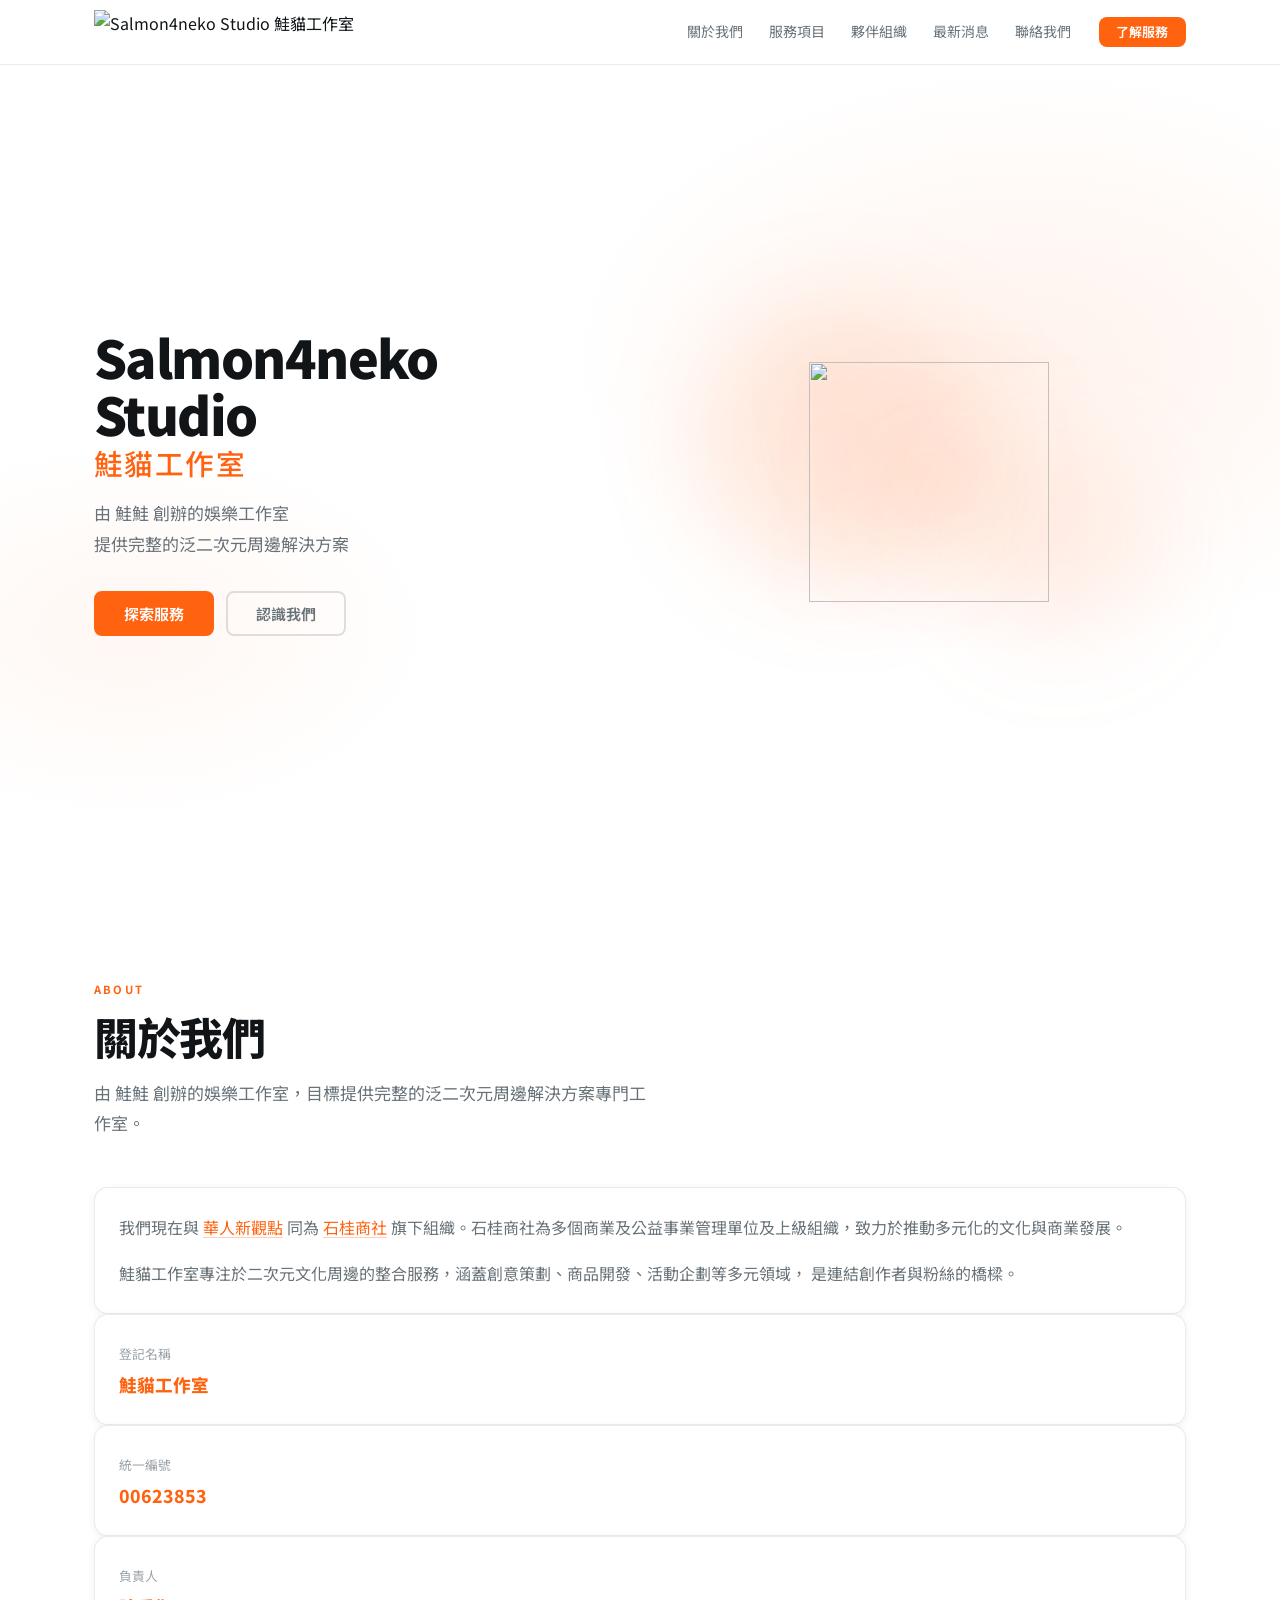
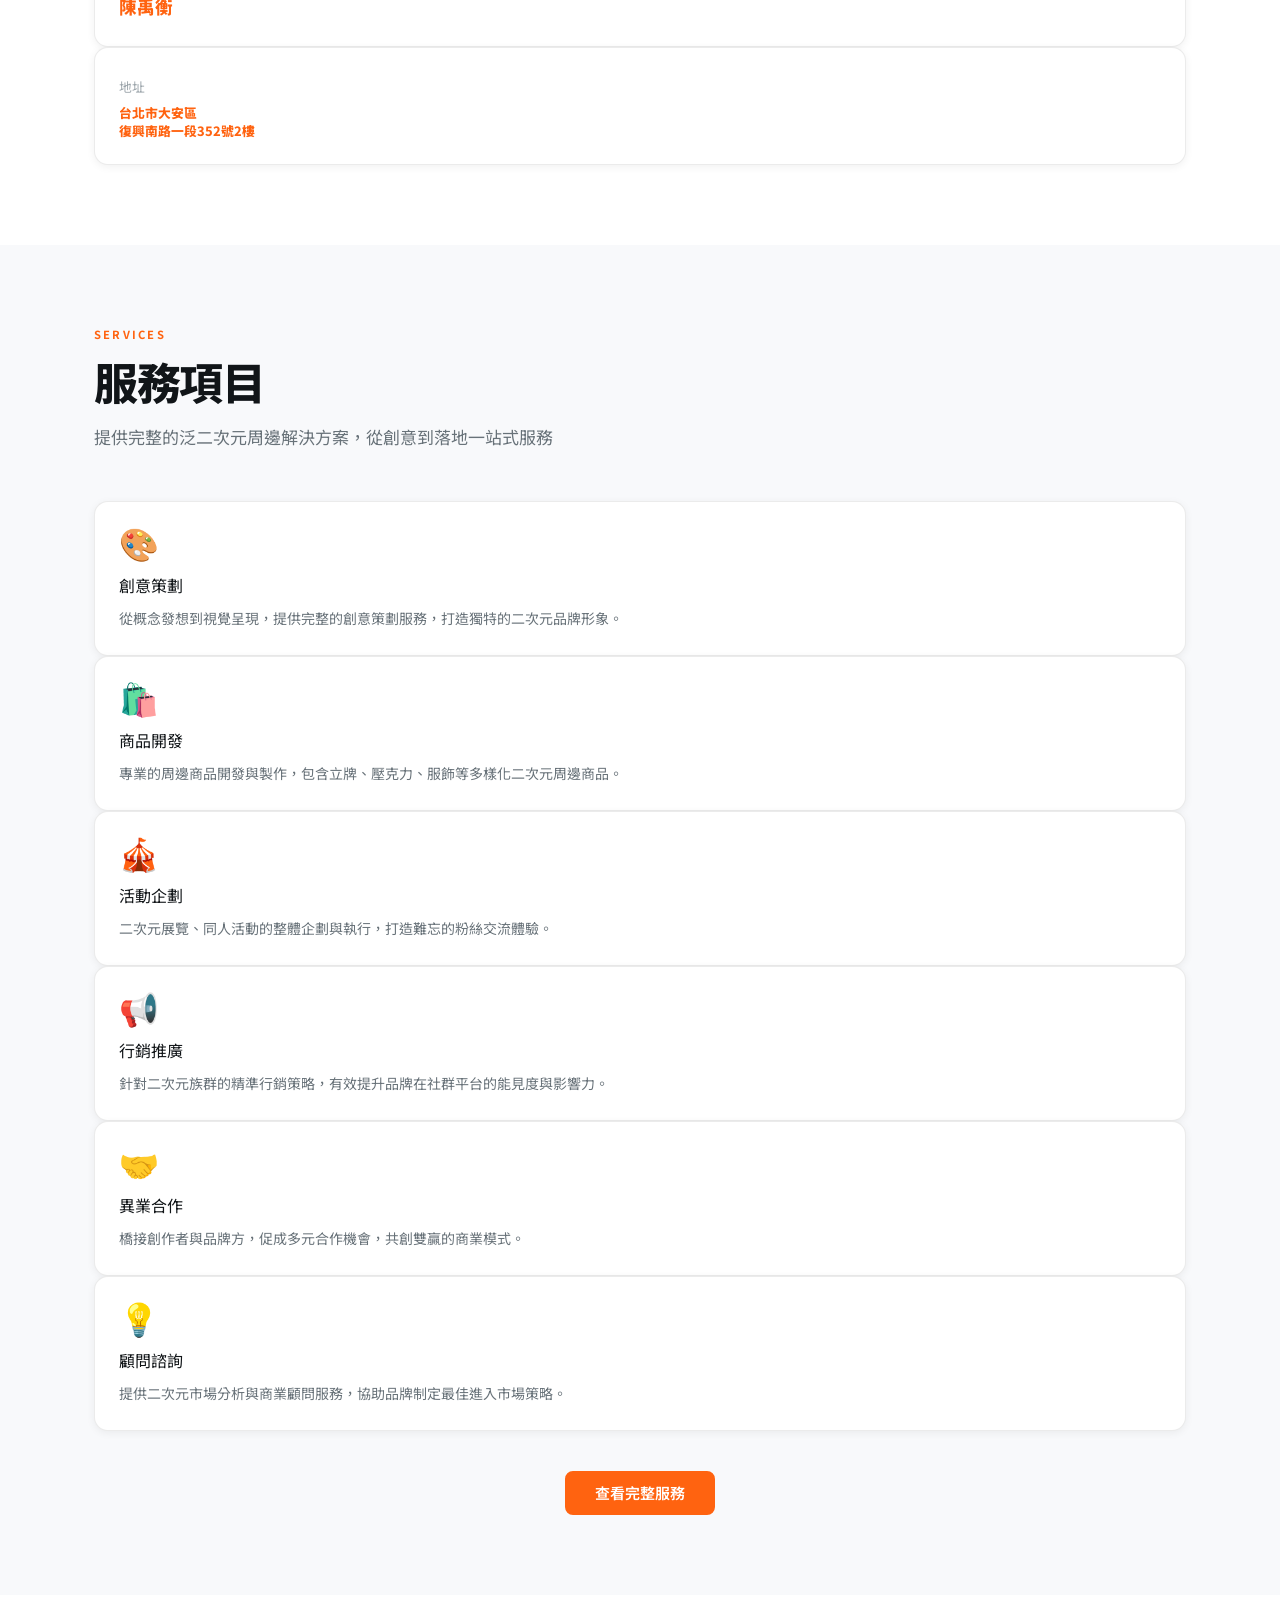
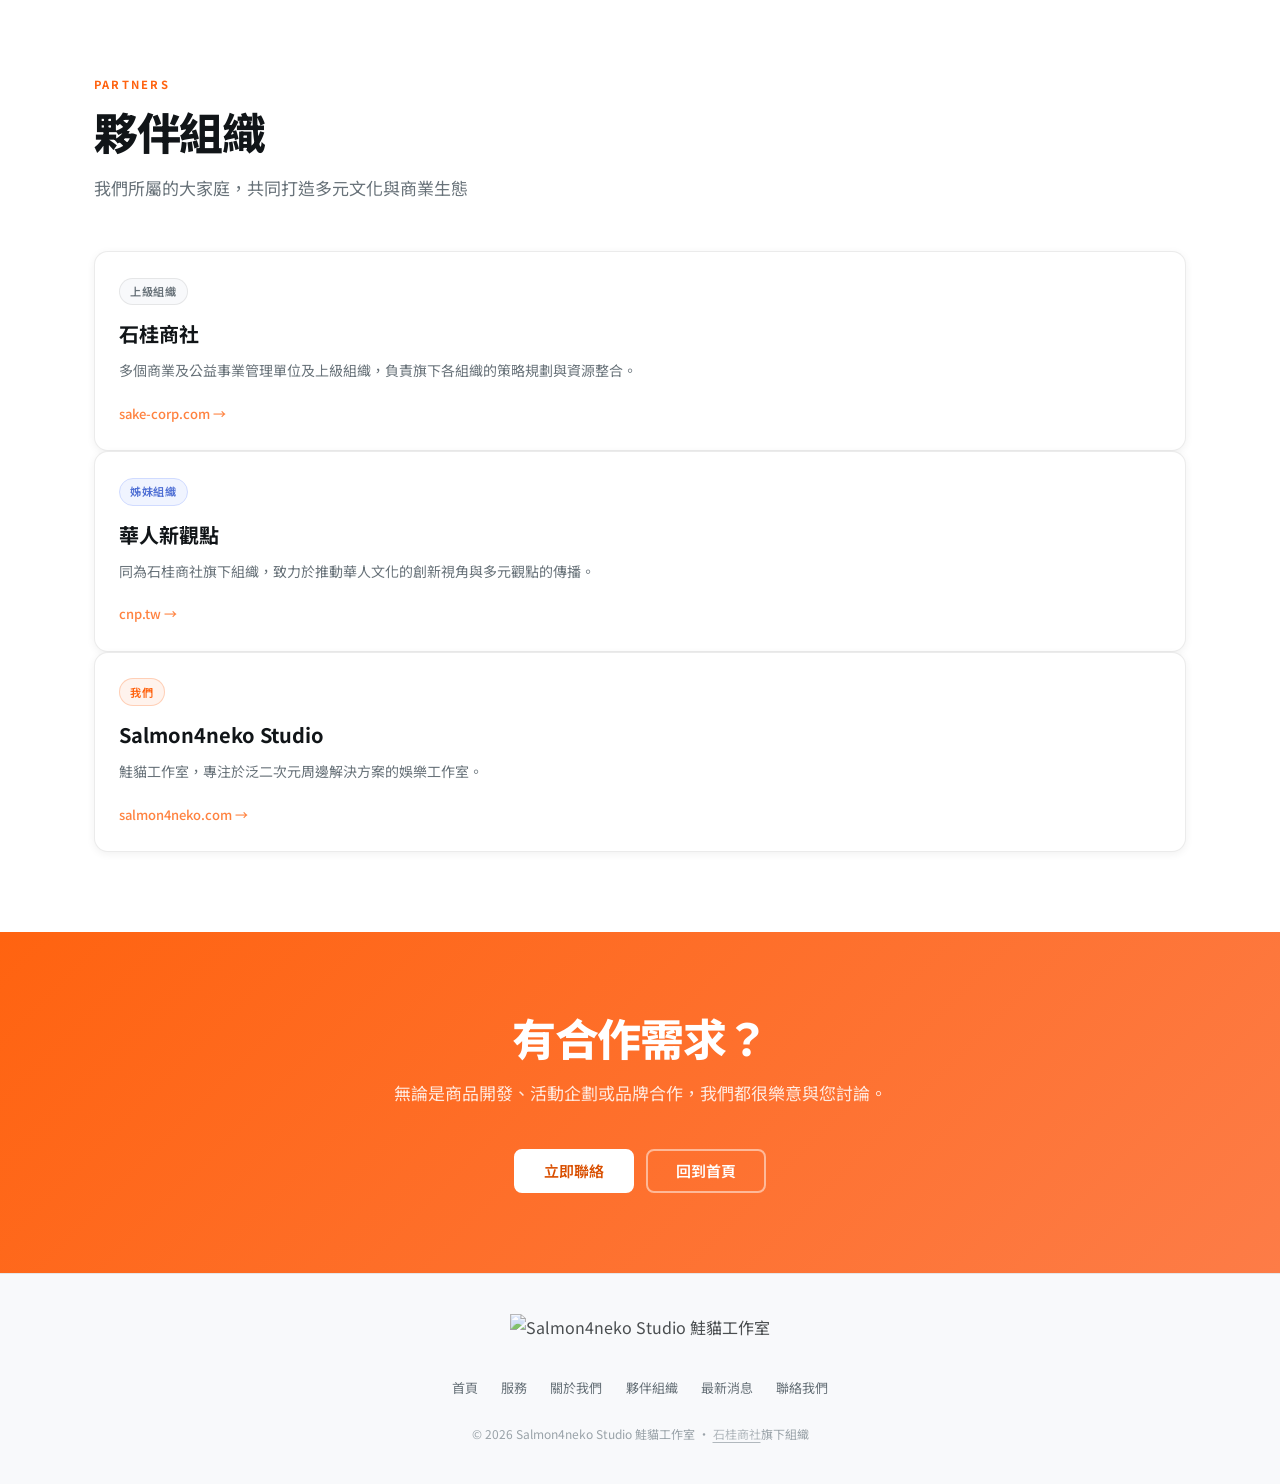
==== index.html @ c73cd45f "first commit" ====
<!DOCTYPE html>
<html lang="zh-TW">

<head>
    <meta charset="UTF-8" />
    <meta name="viewport" content="width=device-width, initial-scale=1, shrink-to-fit=no" />
    <title>Salmon4neko Studio 鮭貓工作室</title>
    <meta name="description" content="由鮭鮭創辦的娛樂工作室，目標提供完整的泛二次元周邊解決方案專門工作室。" />
    <meta property="og:title" content="Salmon4neko Studio 鮭貓工作室" />
    <meta property="og:description" content="由鮭鮭創辦的娛樂工作室，目標提供完整的泛二次元周邊解決方案專門工作室。" />
    <meta property="og:type" content="website" />
    <meta property="og:url" content="https://salmon4neko.com/" />
    <link rel="icon" type="image/png"
        href="https://img.uwub.tw/Salmon4neko%20Studio_%E6%AD%A3%E6%96%B9%E5%BD%A2%E5%9C%96%E6%A8%99.png" />

    <!-- Tocas UI 5.0 -->
    <link rel="stylesheet" href="https://cdnjs.cloudflare.com/ajax/libs/tocas-ui/5.0.2/tocas.min.css" />
    <script src="https://cdnjs.cloudflare.com/ajax/libs/tocas-ui/5.0.2/tocas.min.js"></script>

    <!-- 字體：Noto Sans TC -->
    <link rel="preconnect" href="https://fonts.googleapis.com" />
    <link rel="preconnect" href="https://fonts.gstatic.com" crossorigin />
    <link href="https://fonts.googleapis.com/css2?family=Noto+Sans+TC:wght@300;400;500;700;900&display=swap"
        rel="stylesheet" />

    <link rel="stylesheet" href="style.css?v=20260721c" />
</head>

<body>

    <!-- ======== 導航列 ======== -->
    <header class="s4n-header" id="page-header">
        <div class="s4n-nav-inner">
            <a class="s4n-logo" href="#hero" id="logo-link">
                <img src="https://img.uwub.tw/Salmon4neko%20Studio_%E6%A8%99%E6%BA%96%E5%AD%97.png"
                    alt="Salmon4neko Studio 鮭貓工作室" class="s4n-logo-img" />
            </a>
            <nav class="s4n-nav-links" id="main-nav" aria-label="主要導覽">
                <a href="#about" class="s4n-nav-link" id="nav-about">關於我們</a>
                <a href="#services" class="s4n-nav-link" id="nav-services">服務項目</a>
                <a href="#partners" class="s4n-nav-link" id="nav-partners">夥伴組織</a>
                <a href="news.html" class="s4n-nav-link" id="nav-news">最新消息</a>
                <a href="contact.html" class="s4n-nav-link" id="nav-contact">聯絡我們</a>
            </nav>
            <a href="services.html" class="s4n-cta-btn" id="cta-button">了解服務</a>
            <button class="s4n-menu-toggle" id="menu-toggle" aria-label="開啟選單" aria-expanded="false"
                aria-controls="mobile-menu">
                <span></span><span></span><span></span>
            </button>
        </div>
        <!-- 手機選單 -->
        <div class="s4n-mobile-menu" id="mobile-menu" aria-hidden="true">
            <a href="#about" class="s4n-mobile-link" id="mobile-nav-about">關於我們</a>
            <a href="#services" class="s4n-mobile-link" id="mobile-nav-services">服務項目</a>
            <a href="#partners" class="s4n-mobile-link" id="mobile-nav-partners">夥伴組織</a>
            <a href="news.html" class="s4n-mobile-link" id="mobile-nav-news">最新消息</a>
            <a href="contact.html" class="s4n-mobile-link" id="mobile-nav-contact">聯絡我們</a>
            <a href="services.html" class="s4n-mobile-cta" id="mobile-cta">了解服務</a>
        </div>
    </header>

    <!-- ======== Hero 區塊 ======== -->
    <section class="s4n-hero" id="hero">
        <div class="s4n-hero-bg"></div>
        <div class="s4n-container">
            <div class="s4n-hero-content">
                <h1 class="s4n-hero-title" id="hero-title">
                    Salmon4neko Studio
                    <span class="s4n-hero-subtitle">鮭貓工作室</span>
                </h1>
                <p class="s4n-hero-desc" id="hero-desc">
                    由 鮭鮭 創辦的娛樂工作室<br>
                    提供完整的泛二次元周邊解決方案
                </p>
                <div class="s4n-hero-actions" id="hero-actions">
                    <a href="#services" class="s4n-btn s4n-btn-primary" id="hero-primary-btn">探索服務</a>
                    <a href="#about" class="s4n-btn s4n-btn-ghost" id="hero-secondary-btn">認識我們</a>
                </div>
            </div>
            <div class="s4n-hero-visual" id="hero-visual" aria-hidden="true">
                <div class="s4n-orb s4n-orb-1"></div>
                <div class="s4n-orb s4n-orb-2"></div>
                <div class="s4n-orb s4n-orb-3"></div>
                <div class="s4n-hero-logo-wrap">
                    <img src="https://img.uwub.tw/Salmon4neko%20Studio_%E6%AD%A3%E6%96%B9%E5%BD%A2%E5%9C%96%E6%A8%99.png"
                        alt="" class="s4n-hero-logo-icon" />
                </div>
            </div>
        </div>
        <div class="s4n-scroll-hint" id="scroll-hint" aria-hidden="true">
            <span class="ts-icon is-arrow-down-icon"></span>
        </div>
    </section>

    <!-- ======== 關於我們 ======== -->
    <section class="s4n-section" id="about">
        <div class="s4n-container">
            <div class="s4n-section-label" id="about-label">ABOUT</div>
            <h2 class="s4n-section-title" id="about-title">關於我們</h2>
            <p class="s4n-section-lead" id="about-lead">
                由 鮭鮭 創辦的娛樂工作室，目標提供完整的泛二次元周邊解決方案專門工作室。
            </p>
            <div class="ts-grid is-relaxed s4n-about-grid" id="about-grid">
                <div class="column is-8-wide" id="about-main-col">
                    <div class="ts-box s4n-about-box" id="about-box">
                        <div class="ts-content">
                            <p class="s4n-about-text">
                                我們現在與 <a href="https://cnp.tw/" target="_blank" rel="noopener" class="s4n-link"
                                    id="cnp-link">華人新觀點</a> 同為
                                <a href="https://sake-corp.com/" target="_blank" rel="noopener" class="s4n-link"
                                    id="sake-link">石桂商社</a>
                                旗下組織。石桂商社為多個商業及公益事業管理單位及上級組織，致力於推動多元化的文化與商業發展。
                            </p>
                            <p class="s4n-about-text">
                                鮭貓工作室專注於二次元文化周邊的整合服務，涵蓋創意策劃、商品開發、活動企劃等多元領域，
                                是連結創作者與粉絲的橋樑。
                            </p>
                        </div>
                    </div>
                </div>
                <div class="column is-8-wide" id="about-stats-col">
                    <div class="ts-grid is-2-columns s4n-stats-grid" id="stats-grid">
                        <div class="column" id="stat-1">
                            <div class="ts-box s4n-stat-box">
                                <div class="ts-content">
                                    <div class="s4n-stat-label" style="margin-bottom:0.35rem;">登記名稱</div>
                                    <div class="ts-statistic">
                                        <div class="value s4n-stat-value">鮭貓工作室</div>
                                    </div>
                                </div>
                            </div>
                        </div>
                        <div class="column" id="stat-2">
                            <div class="ts-box s4n-stat-box">
                                <div class="ts-content">
                                    <div class="s4n-stat-label" style="margin-bottom:0.35rem;">統一編號</div>
                                    <div class="ts-statistic">
                                        <div class="value s4n-stat-value">00623853</div>
                                    </div>
                                </div>
                            </div>
                        </div>
                        <div class="column" id="stat-3">
                            <div class="ts-box s4n-stat-box">
                                <div class="ts-content">
                                    <div class="s4n-stat-label" style="margin-bottom:0.35rem;">負責人</div>
                                    <div class="ts-statistic">
                                        <div class="value s4n-stat-value">陳禹衡</div>
                                    </div>
                                </div>
                            </div>
                        </div>
                        <div class="column" id="stat-4">
                            <div class="ts-box s4n-stat-box">
                                <div class="ts-content">
                                    <div class="s4n-stat-label" style="margin-bottom:0.35rem;">地址</div>
                                    <div class="ts-statistic">
                                        <div class="value s4n-stat-value"
                                            style="font-size:0.8rem !important; line-height:1.4;">台北市大安區<br>復興南路一段352號2樓
                                        </div>
                                    </div>
                                </div>
                            </div>
                        </div>
                    </div>
                </div>
            </div>
        </div>
    </section>

    <!-- ======== 服務項目 ======== -->
    <section class="s4n-section s4n-section-alt" id="services">
        <div class="s4n-container">
            <div class="s4n-section-label" id="services-label">SERVICES</div>
            <h2 class="s4n-section-title" id="services-title">服務項目</h2>
            <p class="s4n-section-lead" id="services-lead">
                提供完整的泛二次元周邊解決方案，從創意到落地一站式服務
            </p>
            <div class="ts-grid is-3-columns s4n-services-grid" id="services-grid">
                <div class="column" id="service-1">
                    <div class="ts-box s4n-service-card" id="service-card-1">
                        <div class="ts-content">
                            <div class="s4n-service-icon" aria-hidden="true">🎨</div>
                            <div class="ts-header is-heavy s4n-service-title">創意策劃</div>
                            <p class="s4n-service-desc">從概念發想到視覺呈現，提供完整的創意策劃服務，打造獨特的二次元品牌形象。</p>
                        </div>
                    </div>
                </div>
                <div class="column" id="service-2">
                    <div class="ts-box s4n-service-card" id="service-card-2">
                        <div class="ts-content">
                            <div class="s4n-service-icon" aria-hidden="true">🛍️</div>
                            <div class="ts-header is-heavy s4n-service-title">商品開發</div>
                            <p class="s4n-service-desc">專業的周邊商品開發與製作，包含立牌、壓克力、服飾等多樣化二次元周邊商品。</p>
                        </div>
                    </div>
                </div>
                <div class="column" id="service-3">
                    <div class="ts-box s4n-service-card" id="service-card-3">
                        <div class="ts-content">
                            <div class="s4n-service-icon" aria-hidden="true">🎪</div>
                            <div class="ts-header is-heavy s4n-service-title">活動企劃</div>
                            <p class="s4n-service-desc">二次元展覽、同人活動的整體企劃與執行，打造難忘的粉絲交流體驗。</p>
                        </div>
                    </div>
                </div>
                <div class="column" id="service-4">
                    <div class="ts-box s4n-service-card" id="service-card-4">
                        <div class="ts-content">
                            <div class="s4n-service-icon" aria-hidden="true">📢</div>
                            <div class="ts-header is-heavy s4n-service-title">行銷推廣</div>
                            <p class="s4n-service-desc">針對二次元族群的精準行銷策略，有效提升品牌在社群平台的能見度與影響力。</p>
                        </div>
                    </div>
                </div>
                <div class="column" id="service-5">
                    <div class="ts-box s4n-service-card" id="service-card-5">
                        <div class="ts-content">
                            <div class="s4n-service-icon" aria-hidden="true">🤝</div>
                            <div class="ts-header is-heavy s4n-service-title">異業合作</div>
                            <p class="s4n-service-desc">橋接創作者與品牌方，促成多元合作機會，共創雙贏的商業模式。</p>
                        </div>
                    </div>
                </div>
                <div class="column" id="service-6">
                    <div class="ts-box s4n-service-card" id="service-card-6">
                        <div class="ts-content">
                            <div class="s4n-service-icon" aria-hidden="true">💡</div>
                            <div class="ts-header is-heavy s4n-service-title">顧問諮詢</div>
                            <p class="s4n-service-desc">提供二次元市場分析與商業顧問服務，協助品牌制定最佳進入市場策略。</p>
                        </div>
                    </div>
                </div>
            </div>
            <div class="s4n-services-cta" id="services-cta">
                <a href="services.html" class="s4n-btn s4n-btn-primary" id="services-btn">查看完整服務</a>
            </div>
        </div>
    </section>

    <!-- ======== 夥伴組織 ======== -->
    <section class="s4n-section" id="partners">
        <div class="s4n-container">
            <div class="s4n-section-label" id="partners-label">PARTNERS</div>
            <h2 class="s4n-section-title" id="partners-title">夥伴組織</h2>
            <p class="s4n-section-lead" id="partners-lead">
                我們所屬的大家庭，共同打造多元文化與商業生態
            </p>
            <div class="ts-grid is-relaxed s4n-partners-grid" id="partners-grid">
                <div class="column is-8-wide" id="partner-sake">
                    <a href="https://sake-corp.com/" target="_blank" rel="noopener" class="ts-box s4n-partner-card"
                        id="partner-sake-card">
                        <div class="ts-content">
                            <div class="s4n-partner-tag s4n-tag-default">上級組織</div>
                            <div class="ts-header is-heavy s4n-partner-name">石桂商社</div>
                            <p class="s4n-partner-desc">多個商業及公益事業管理單位及上級組織，負責旗下各組織的策略規劃與資源整合。</p>
                            <span class="s4n-partner-link">sake-corp.com →</span>
                        </div>
                    </a>
                </div>
                <div class="column is-8-wide" id="partner-cnp">
                    <a href="https://cnp.tw/" target="_blank" rel="noopener" class="ts-box s4n-partner-card"
                        id="partner-cnp-card">
                        <div class="ts-content">
                            <div class="s4n-partner-tag s4n-tag-secondary">姊妹組織</div>
                            <div class="ts-header is-heavy s4n-partner-name">華人新觀點</div>
                            <p class="s4n-partner-desc">同為石桂商社旗下組織，致力於推動華人文化的創新視角與多元觀點的傳播。</p>
                            <span class="s4n-partner-link">cnp.tw →</span>
                        </div>
                    </a>
                </div>
                <div class="column is-8-wide" id="partner-s4n">
                    <div class="ts-box s4n-partner-card s4n-partner-self" id="partner-self-card">
                        <div class="ts-content">
                            <div class="s4n-partner-tag s4n-tag-accent">我們</div>
                            <div class="ts-header is-heavy s4n-partner-name">Salmon4neko Studio</div>
                            <p class="s4n-partner-desc">鮭貓工作室，專注於泛二次元周邊解決方案的娛樂工作室。</p>
                            <span class="s4n-partner-link">salmon4neko.com →</span>
                        </div>
                    </div>
                </div>
            </div>
        </div>
    </section>

    <!-- ======== 聯絡 CTA ======== -->
    <section class="s4n-section s4n-section-salmon" id="contact-cta">
        <div class="s4n-container">
            <div class="s4n-cta-center">
                <h2 class="s4n-section-title s4n-title-white">有合作需求？</h2>
                <p class="s4n-section-lead s4n-lead-white">
                    無論是商品開發、活動企劃或品牌合作，我們都很樂意與您討論。
                </p>
                <div class="s4n-cta-actions">
                    <a href="contact.html" class="s4n-btn s4n-btn-white" id="services-contact-btn">立即聯絡</a>
                    <a href="index.html" class="s4n-btn s4n-btn-outline-white" id="back-home-btn">回到首頁</a>
                </div>
            </div>
        </div>
    </section>

    <!-- ======== 頁尾 ======== -->
    <footer class="s4n-footer" id="page-footer">
        <div class="s4n-container">
            <div class="s4n-footer-inner">
                <div class="s4n-footer-brand" id="footer-brand">
                    <img src="https://img.uwub.tw/Salmon4neko%20Studio_%E6%A8%99%E6%BA%96%E5%AD%97.png"
                        alt="Salmon4neko Studio 鮭貓工作室" class="s4n-footer-logo" />
                </div>
                <nav class="s4n-footer-nav" id="footer-nav" aria-label="頁尾導覽">
                    <a href="index.html" id="footer-home">首頁</a>
                    <a href="services.html" id="footer-services">服務</a>
                    <a href="index.html#about" id="footer-about">關於我們</a>
                    <a href="index.html#partners" id="footer-partners">夥伴組織</a>
                    <a href="news.html" id="footer-news">最新消息</a>
                    <a href="contact.html" id="footer-contact">聯絡我們</a>
                </nav>
                <div class="s4n-footer-copy" id="footer-copy">
                    © 2026 Salmon4neko Studio 鮭貓工作室 · <a href="https://sake-corp.com/" target="_blank" rel="noopener"
                        style="color:inherit; text-decoration:underline; text-underline-offset:3px; opacity:0.75; transition:opacity 0.2s;"
                        onmouseover="this.style.opacity='1'" onmouseout="this.style.opacity='0.75'">石桂商社</a>旗下組織
                </div>
            </div>
        </div>
    </footer>

    <script>
        (function () {
            var s = document.createElement('script');
            s.src = 'script.js?v=' + Date.now();
            document.body.appendChild(s);
        })();
    </script>
</body>

</html>
---- style.css ----
/* =============================================
   Salmon4neko Studio — 品牌網站樣式（亮色系）
   框架：Tocas UI 5.0  ·  自訂樣式覆寫
   ============================================= */

/* ---- 設計 Token ---- */
:root {
    --s4n-salmon:      #ff6310;
    --s4n-salmon-lt:   #fd7c47;
    --s4n-salmon-dk:   #d94f00;
    --s4n-salmon-pale: #fff3ed;
    --s4n-salmon-bg:   #fef8f5;

    --s4n-white:       #ffffff;
    --s4n-bg:          #ffffff;
    --s4n-bg-alt:      #f8f9fb;
    --s4n-bg-card:     #ffffff;
    --s4n-border:      rgba(0,0,0,0.08);
    --s4n-border-md:   rgba(0,0,0,0.12);

    --s4n-text:        #111518;
    --s4n-text-2:      #687279;
    --s4n-text-light:  #9aa3a9;

    --s4n-radius-sm:   8px;
    --s4n-radius:      14px;
    --s4n-radius-lg:   20px;
    --s4n-transition:  0.25s cubic-bezier(0.4,0,0.2,1);
    --s4n-shadow-sm:   0 2px 8px rgba(0,0,0,0.06);
    --s4n-shadow:      0 4px 20px rgba(0,0,0,0.08);
    --s4n-shadow-lg:   0 12px 40px rgba(0,0,0,0.12);
    --s4n-font:        'Noto Sans TC', system-ui, sans-serif;
}

/* ---- 全域重設 ---- */
*, *::before, *::after { box-sizing: border-box; margin: 0; padding: 0; }

html { scroll-behavior: smooth; font-size: 16px; }

body {
    font-family: var(--s4n-font);
    background: var(--s4n-bg);
    color: var(--s4n-text);
    line-height: 1.7;
    overflow-x: hidden;
}

a { color: inherit; text-decoration: none; }

/* =============================================
   通用容器
   ============================================= */
.s4n-container {
    max-width: 1140px;
    margin: 0 auto;
    padding: 0 1.5rem;
}

/* =============================================
   通用按鈕
   ============================================= */
.s4n-btn {
    display: inline-flex;
    align-items: center;
    justify-content: center;
    gap: 0.4rem;
    padding: 0.7rem 1.75rem;
    font-size: 0.9375rem;
    font-weight: 600;
    border-radius: var(--s4n-radius-sm);
    border: 2px solid transparent;
    cursor: pointer;
    text-decoration: none;
    transition: background var(--s4n-transition), color var(--s4n-transition),
                border-color var(--s4n-transition), transform var(--s4n-transition),
                box-shadow var(--s4n-transition);
    line-height: 1.2;
    white-space: nowrap;
    vertical-align: middle;
}
.s4n-btn:hover { transform: translateY(-2px); }

.s4n-btn-primary {
    background: var(--s4n-salmon);
    color: #fff;
    border-color: var(--s4n-salmon);
}
.s4n-btn-primary:hover {
    background: var(--s4n-salmon-dk);
    border-color: var(--s4n-salmon-dk);
    box-shadow: 0 6px 20px rgba(255,99,16,0.35);
}

.s4n-btn-ghost {
    background: transparent;
    color: var(--s4n-text-2);
    border-color: var(--s4n-border-md);
}
.s4n-btn-ghost:hover {
    background: var(--s4n-bg-alt);
    color: var(--s4n-text);
    border-color: var(--s4n-border-md);
}

.s4n-btn-white {
    background: #fff;
    color: var(--s4n-salmon-dk);
    border-color: #fff;
}
.s4n-btn-white:hover {
    background: var(--s4n-salmon-pale);
    box-shadow: 0 6px 20px rgba(0,0,0,0.15);
}

.s4n-btn-outline-white {
    background: transparent;
    color: #fff;
    border-color: rgba(255,255,255,0.5);
}
.s4n-btn-outline-white:hover {
    background: rgba(255,255,255,0.15);
    border-color: #fff;
}

.s4n-btn-fluid { width: 100%; }

/* =============================================
   導航列
   ============================================= */
.s4n-header {
    position: fixed;
    top: 0; left: 0; right: 0;
    z-index: 1000;
    background: rgba(255,255,255,0.85);
    backdrop-filter: blur(20px);
    -webkit-backdrop-filter: blur(20px);
    border-bottom: 1px solid var(--s4n-border);
    transition: background var(--s4n-transition), box-shadow var(--s4n-transition);
}

.s4n-header.is-scrolled {
    background: rgba(255,255,255,0.97);
    box-shadow: 0 2px 16px rgba(0,0,0,0.08);
}

.s4n-nav-inner {
    display: flex;
    align-items: center;
    gap: 1rem;
    padding: 0 1.5rem;
    height: 64px;
    max-width: 1140px;
    margin: 0 auto;
}

/* LOGO 圖片 */
.s4n-logo {
    display: flex;
    align-items: center;
    flex-shrink: 0;
    transition: opacity var(--s4n-transition);
}
.s4n-logo:hover { opacity: 0.75; }

.s4n-logo-img {
    height: 44px;
    width: auto;
    display: block;
}

.s4n-nav-links {
    display: flex;
    align-items: center;
    gap: 0.125rem;
    margin-left: auto;
}

.s4n-nav-link {
    padding: 0.4rem 0.75rem;
    border-radius: var(--s4n-radius-sm);
    font-size: 0.875rem;
    color: var(--s4n-text-2);
    transition: color var(--s4n-transition), background var(--s4n-transition);
}
.s4n-nav-link:hover,
.s4n-nav-link.is-active {
    color: var(--s4n-salmon);
    background: var(--s4n-salmon-pale);
}

/* 導航 CTA 按鈕 */
.s4n-cta-btn {
    display: inline-flex;
    align-items: center;
    justify-content: center;
    padding: 0.45rem 1.1rem;
    background: var(--s4n-salmon);
    color: #fff;
    font-size: 0.8125rem;
    font-weight: 600;
    border-radius: var(--s4n-radius-sm);
    line-height: 1.2;
    white-space: nowrap;
    transition: background var(--s4n-transition), transform var(--s4n-transition);
    flex-shrink: 0;
}
.s4n-cta-btn:hover {
    background: var(--s4n-salmon-dk);
    transform: translateY(-1px);
}

/* 漢堡按鈕 */
.s4n-menu-toggle {
    display: none;
    flex-direction: column;
    gap: 5px;
    background: none;
    border: none;
    cursor: pointer;
    padding: 0.25rem;
    flex-shrink: 0;
}
.s4n-menu-toggle span {
    display: block;
    width: 22px; height: 2px;
    background: var(--s4n-text-2);
    border-radius: 2px;
    transition: transform var(--s4n-transition), opacity var(--s4n-transition);
}
.s4n-menu-toggle.is-open span:nth-child(1) { transform: translateY(7px) rotate(45deg); }
.s4n-menu-toggle.is-open span:nth-child(2) { opacity: 0; }
.s4n-menu-toggle.is-open span:nth-child(3) { transform: translateY(-7px) rotate(-45deg); }

/* 手機選單 */
.s4n-mobile-menu {
    display: none;
    flex-direction: column;
    gap: 0.25rem;
    padding: 0.75rem 1.5rem 1rem;
    border-top: 1px solid var(--s4n-border);
    background: var(--s4n-white);
}
.s4n-mobile-menu.is-open { display: flex; }

.s4n-mobile-link {
    padding: 0.6rem 0.75rem;
    border-radius: var(--s4n-radius-sm);
    color: var(--s4n-text-2);
    font-size: 0.9rem;
    transition: color var(--s4n-transition), background var(--s4n-transition);
}
.s4n-mobile-link:hover {
    color: var(--s4n-salmon);
    background: var(--s4n-salmon-pale);
}

.s4n-mobile-cta {
    display: flex;
    align-items: center;
    justify-content: center;
    margin-top: 0.5rem;
    padding: 0.7rem;
    background: var(--s4n-salmon);
    color: #fff;
    font-weight: 600;
    font-size: 0.875rem;
    border-radius: var(--s4n-radius-sm);
    line-height: 1.2;
    transition: background var(--s4n-transition);
}
.s4n-mobile-cta:hover { background: var(--s4n-salmon-dk); }

/* =============================================
   Hero 區塊
   ============================================= */
.s4n-hero {
    position: relative;
    min-height: 100dvh;
    display: flex;
    align-items: center;
    overflow: hidden;
    padding-top: 64px;
    background: var(--s4n-white);
}

.s4n-hero-bg {
    position: absolute;
    inset: 0;
    background:
        radial-gradient(ellipse 55% 50% at 80% 40%, rgba(255,99,16,0.08) 0%, transparent 65%),
        radial-gradient(ellipse 40% 35% at 10% 70%, rgba(255,99,16,0.05) 0%, transparent 60%);
    pointer-events: none;
}

.s4n-hero .s4n-container {
    display: grid;
    grid-template-columns: 1fr 1fr;
    gap: 4rem;
    align-items: center;
    padding-top: 4rem;
    padding-bottom: 4rem;
}

.s4n-hero-content { max-width: 540px; }

.s4n-hero-badge {
    display: inline-block;
    font-size: 0.72rem;
    font-weight: 700;
    letter-spacing: 0.08em;
    text-transform: uppercase;
    margin-bottom: 1.25rem;
    background: var(--s4n-salmon-pale);
    color: var(--s4n-salmon);
    border: 1px solid rgba(255,99,16,0.2);
    padding: 0.3rem 0.8rem;
    border-radius: 999px;
}

.s4n-hero-title {
    font-size: clamp(2rem, 4.5vw, 3.25rem);
    font-weight: 900;
    line-height: 1.1;
    letter-spacing: -0.03em;
    color: var(--s4n-text);
    margin-bottom: 1.25rem;
    display: flex;
    flex-direction: column;
    gap: 0.25rem;
}

.s4n-hero-subtitle {
    font-size: 0.55em;
    font-weight: 500;
    color: var(--s4n-salmon);
    letter-spacing: 0.05em;
}

.s4n-hero-desc {
    color: var(--s4n-text-2);
    font-size: 1.0625rem;
    line-height: 1.8;
    margin-bottom: 2rem;
}

.s4n-hero-actions {
    display: flex;
    gap: 0.75rem;
    flex-wrap: wrap;
}

/* Hero 視覺裝飾 */
.s4n-hero-visual {
    position: relative;
    height: 400px;
    display: flex;
    align-items: center;
    justify-content: center;
}

.s4n-orb {
    position: absolute;
    border-radius: 50%;
    filter: blur(50px);
    animation: float 6s ease-in-out infinite;
}
.s4n-orb-1 {
    width: 280px; height: 280px;
    background: rgba(255,99,16,0.12);
    top: 5%; left: 5%;
    animation-delay: 0s;
}
.s4n-orb-2 {
    width: 200px; height: 200px;
    background: rgba(253,124,71,0.1);
    bottom: 10%; right: 5%;
    animation-delay: -2s;
}
.s4n-orb-3 {
    width: 140px; height: 140px;
    background: rgba(255,99,16,0.08);
    top: 50%; left: 50%;
    transform: translate(-50%,-50%);
    animation-delay: -4s;
}

.s4n-hero-logo-wrap {
    position: relative;
    z-index: 1;
    animation: fishFloat 4s ease-in-out infinite;
    filter: drop-shadow(0 8px 32px rgba(255,99,16,0.25));
}

.s4n-hero-logo-icon {
    width: 240px;
    height: 240px;
    object-fit: contain;
    display: block;
}

@keyframes float {
    0%, 100% { transform: translateY(0); }
    50%       { transform: translateY(-16px); }
}
@keyframes fishFloat {
    0%, 100% { transform: translateY(0) rotate(-3deg); }
    50%       { transform: translateY(-16px) rotate(3deg); }
}

/* 滾動提示 */
.s4n-scroll-hint {
    position: absolute;
    bottom: 2rem; left: 50%;
    transform: translateX(-50%);
    color: var(--s4n-text-light);
    animation: bounce 2s ease-in-out infinite;
    font-size: 1.2rem;
}
@keyframes bounce {
    0%, 100% { transform: translateX(-50%) translateY(0); opacity: 0.5; }
    50%       { transform: translateX(-50%) translateY(8px); opacity: 1; }
}

/* =============================================
   通用區塊
   ============================================= */
.s4n-section { padding: 5rem 0; background: var(--s4n-bg); }
.s4n-section-alt { background: var(--s4n-bg-alt); }
.s4n-section-salmon {
    background: linear-gradient(135deg, var(--s4n-salmon) 0%, var(--s4n-salmon-lt) 100%);
}

.s4n-section-label {
    font-size: 0.7rem;
    font-weight: 700;
    letter-spacing: 0.2em;
    text-transform: uppercase;
    color: var(--s4n-salmon);
    margin-bottom: 0.75rem;
}

.s4n-label-white { color: rgba(255,255,255,0.75); }

.s4n-section-title {
    font-size: clamp(1.75rem, 4vw, 2.75rem);
    font-weight: 800;
    letter-spacing: -0.03em;
    line-height: 1.15;
    margin-bottom: 1rem;
    color: var(--s4n-text);
}

.s4n-title-white { color: #fff; }

.s4n-section-lead {
    font-size: 1.0625rem;
    color: var(--s4n-text-2);
    max-width: 560px;
    margin-bottom: 3rem;
    line-height: 1.8;
}

.s4n-lead-white { color: rgba(255,255,255,0.85); max-width: 600px; }

/* =============================================
   關於我們
   ============================================= */
.s4n-about-box {
    background: var(--s4n-white) !important;
    border: 1px solid var(--s4n-border) !important;
    border-radius: var(--s4n-radius) !important;
    box-shadow: var(--s4n-shadow-sm) !important;
}

.s4n-about-text {
    color: var(--s4n-text-2);
    line-height: 1.9;
    margin-bottom: 1rem;
}
.s4n-about-text:last-child { margin-bottom: 0; }

.s4n-link {
    color: var(--s4n-salmon);
    text-decoration: underline;
    text-decoration-color: rgba(255,99,16,0.3);
    text-underline-offset: 3px;
    transition: color var(--s4n-transition);
}
.s4n-link:hover { color: var(--s4n-salmon-dk); }

/* 統計卡片 */
.s4n-stat-box {
    background: var(--s4n-white) !important;
    border: 1px solid var(--s4n-border) !important;
    border-radius: var(--s4n-radius) !important;
    box-shadow: var(--s4n-shadow-sm) !important;
    height: 100%;
    transition: border-color var(--s4n-transition), transform var(--s4n-transition), box-shadow var(--s4n-transition) !important;
}
.s4n-stat-box:hover {
    border-color: rgba(255,99,16,0.3) !important;
    transform: translateY(-5px) !important;
    box-shadow: var(--s4n-shadow-lg) !important;
}

.s4n-stat-value {
    font-size: 1.1rem !important;
    font-weight: 800 !important;
    color: var(--s4n-salmon) !important;
}

.s4n-stat-label {
    font-size: 0.8rem;
    color: var(--s4n-text-light);
    margin-top: 0.25rem;
}

/* =============================================
   服務卡片
   ============================================= */
.s4n-service-card {
    background: var(--s4n-white) !important;
    border: 1px solid var(--s4n-border) !important;
    border-radius: var(--s4n-radius) !important;
    box-shadow: var(--s4n-shadow-sm) !important;
    height: 100%;
    transition: border-color var(--s4n-transition), transform var(--s4n-transition), box-shadow var(--s4n-transition) !important;
    cursor: default;
}
.s4n-service-card:hover {
    border-color: rgba(255,99,16,0.3) !important;
    transform: translateY(-5px) !important;
    box-shadow: var(--s4n-shadow-lg) !important;
}

.s4n-service-icon {
    font-size: 2rem;
    margin-bottom: 0.875rem;
    display: block;
    line-height: 1;
}

.s4n-service-title {
    color: var(--s4n-text) !important;
    font-size: 1rem !important;
    margin-bottom: 0.5rem !important;
}

.s4n-service-desc {
    color: var(--s4n-text-2);
    font-size: 0.875rem;
    line-height: 1.7;
    margin: 0;
}

.s4n-services-cta {
    text-align: center;
    margin-top: 2.5rem;
}

/* =============================================
   夥伴組織
   ============================================= */
.s4n-partner-card {
    display: block !important;
    background: var(--s4n-white) !important;
    border: 1px solid var(--s4n-border) !important;
    border-radius: var(--s4n-radius) !important;
    box-shadow: var(--s4n-shadow-sm) !important;
    height: 100%;
    transition: border-color var(--s4n-transition), transform var(--s4n-transition), box-shadow var(--s4n-transition) !important;
}
.s4n-partner-card:hover {
    border-color: rgba(255,99,16,0.3) !important;
    transform: translateY(-5px) !important;
    box-shadow: var(--s4n-shadow-lg) !important;
}

.s4n-partner-self {
    background: var(--s4n-salmon-pale) !important;
    border-color: rgba(255,99,16,0.15) !important;
}

.s4n-partner-tag {
    display: inline-block;
    font-size: 0.7rem;
    font-weight: 600;
    border-radius: 999px;
    padding: 0.2rem 0.65rem;
    margin-bottom: 0.75rem;
    letter-spacing: 0.04em;
}
.s4n-tag-default  { background: var(--s4n-bg-alt); color: var(--s4n-text-2); border: 1px solid var(--s4n-border); }
.s4n-tag-secondary{ background: #f0f4ff;            color: #4f6fd4;            border: 1px solid #d0dbff; }
.s4n-tag-accent   { background: var(--s4n-salmon-pale); color: var(--s4n-salmon); border: 1px solid rgba(255,99,16,0.25); }

.s4n-partner-name {
    font-size: 1.25rem !important;
    font-weight: 700 !important;
    color: var(--s4n-text) !important;
    margin-bottom: 0.5rem !important;
}

.s4n-partner-desc {
    color: var(--s4n-text-2);
    font-size: 0.875rem;
    line-height: 1.7;
    margin-bottom: 1rem;
}

.s4n-partner-link {
    display: inline-flex;
    align-items: center;
    gap: 0.25rem;
    font-size: 0.8125rem;
    color: var(--s4n-salmon);
    opacity: 0.8;
    transition: opacity var(--s4n-transition);
    font-weight: 500;
}
.s4n-partner-card:hover .s4n-partner-link { opacity: 1; }

/* =============================================
   聯絡我們
   ============================================= */
.s4n-contact-links {
    display: flex;
    flex-direction: column;
    gap: 0.75rem;
    height: 100%;
}

.s4n-contact-item {
    display: flex;
    align-items: center;
    gap: 1rem;
    padding: 1rem 1.25rem;
    background: rgba(255,255,255,0.15);
    border: 1px solid rgba(255,255,255,0.25);
    border-radius: var(--s4n-radius);
    transition: background var(--s4n-transition), transform var(--s4n-transition);
}
.s4n-contact-item:hover {
    background: rgba(255,255,255,0.25);
    transform: translateX(4px);
}

.s4n-contact-item-icon { font-size: 1.5rem; flex-shrink: 0; }
.s4n-contact-item-info { flex: 1; }
.s4n-contact-item-title { font-size: 0.8rem; color: rgba(255,255,255,0.7); margin-bottom: 0.15rem; }
.s4n-contact-item-value { font-size: 0.9375rem; font-weight: 600; color: #fff; }
.s4n-contact-arrow { color: rgba(255,255,255,0.7); font-size: 0.9rem; }

/* 讓聯絡區塊的兩欄等高 */
.s4n-contact-grid.ts-grid { align-items: stretch !important; }
.s4n-contact-grid .column { display: flex; flex-direction: column; }

.s4n-contact-cta-box {
    background: rgba(255,255,255,0.15);
    border: 1px solid rgba(255,255,255,0.25);
    border-radius: var(--s4n-radius);
    padding: 1.75rem;
    height: 100%;
    backdrop-filter: blur(8px);
    display: flex;
    flex-direction: column;
    justify-content: center;
}

.s4n-cta-title {
    color: #fff;
    font-size: 1.2rem;
    font-weight: 700;
    margin-bottom: 0.75rem;
}

.s4n-cta-text {
    color: rgba(255,255,255,0.8);
    font-size: 0.875rem;
    line-height: 1.7;
    margin-bottom: 1.5rem;
}

/* =============================================
   頁面 Hero（服務頁）
   ============================================= */
.s4n-page-hero {
    padding: 7rem 0 4rem;
    margin-top: 64px;
    background: linear-gradient(135deg, var(--s4n-salmon-pale) 0%, var(--s4n-bg) 100%);
    border-bottom: 1px solid var(--s4n-border);
}

.s4n-page-hero-inner { text-align: center; }

.s4n-page-hero-title {
    font-size: clamp(2.25rem, 5vw, 3.5rem);
    font-weight: 900;
    letter-spacing: -0.03em;
    color: var(--s4n-text);
    margin-bottom: 1rem;
}

.s4n-page-hero-desc {
    font-size: 1.0625rem;
    color: var(--s4n-text-2);
    line-height: 1.8;
}

/* =============================================
   服務詳情佈局（服務頁）
   ============================================= */
.s4n-service-detail-grid {
    display: grid;
    grid-template-columns: 1fr 1fr;
    gap: 5rem;
    align-items: center;
}

.s4n-service-reverse {
    grid-template-areas: "visual content";
}
.s4n-service-reverse .s4n-service-detail-visual { grid-area: visual; }
.s4n-service-reverse .s4n-service-detail-content { grid-area: content; }

.s4n-service-detail-visual {
    display: flex;
    align-items: center;
    justify-content: center;
}

.s4n-service-icon-wrap {
    font-size: 8rem;
    line-height: 1;
    filter: drop-shadow(0 4px 16px rgba(255,99,16,0.2));
    animation: floatSlow 5s ease-in-out infinite;
}
@keyframes floatSlow {
    0%, 100% { transform: translateY(0); }
    50%       { transform: translateY(-12px); }
}

.s4n-highlight { color: var(--s4n-salmon); }

.s4n-feature-list {
    list-style: none;
    display: grid;
    grid-template-columns: 1fr 1fr;
    gap: 0.5rem 1rem;
    margin: 1.5rem 0 2rem;
}

.s4n-feature-item {
    display: flex;
    align-items: center;
    gap: 0.5rem;
    font-size: 0.9rem;
    color: var(--s4n-text-2);
}

.s4n-feature-check {
    width: 20px; height: 20px;
    background: var(--s4n-salmon);
    color: #fff;
    border-radius: 50%;
    font-size: 0.65rem;
    display: flex;
    align-items: center;
    justify-content: center;
    flex-shrink: 0;
    font-weight: 700;
}

.s4n-service-note {
    font-size: 0.875rem;
    color: var(--s4n-text-2);
    line-height: 1.7;
    margin-bottom: 1.5rem;
    padding: 1rem 1.25rem;
    background: var(--s4n-bg-alt);
    border-left: 3px solid var(--s4n-salmon);
    border-radius: 0 var(--s4n-radius-sm) var(--s4n-radius-sm) 0;
}

/* CTA 居中（服務頁底部） */
.s4n-cta-center { text-align: center; }
.s4n-cta-center .s4n-section-title { margin: 0 auto 1rem; }
.s4n-cta-center .s4n-section-lead { margin: 0 auto 2.5rem; }

.s4n-cta-actions {
    display: flex;
    gap: 0.75rem;
    justify-content: center;
    flex-wrap: wrap;
}

/* =============================================
   頁尾
   ============================================= */
.s4n-footer {
    background: var(--s4n-bg-alt);
    border-top: 1px solid var(--s4n-border);
    padding: 2.5rem 0;
}

.s4n-footer-inner {
    display: flex;
    flex-direction: column;
    align-items: center;
    gap: 1.25rem;
    text-align: center;
}

.s4n-footer-logo {
    height: 38px;
    width: auto;
    display: block;
    opacity: 0.75;
    transition: opacity var(--s4n-transition);
}
.s4n-footer-logo:hover { opacity: 1; }

.s4n-footer-nav {
    display: flex;
    flex-wrap: wrap;
    gap: 0.25rem;
    justify-content: center;
}
.s4n-footer-nav a {
    padding: 0.3rem 0.6rem;
    font-size: 0.8125rem;
    color: var(--s4n-text-2);
    border-radius: 6px;
    transition: color var(--s4n-transition), background var(--s4n-transition);
}
.s4n-footer-nav a:hover {
    color: var(--s4n-salmon);
    background: var(--s4n-salmon-pale);
}

.s4n-footer-copy {
    font-size: 0.75rem;
    color: var(--s4n-text-light);
}

/* =============================================
   進場動畫
   ============================================= */
.s4n-fade-in {
    opacity: 0;
    transform: translateY(20px);
    transition: opacity 0.55s ease, transform 0.55s ease;
}
.s4n-fade-in.is-visible {
    opacity: 1;
    transform: translateY(0);
}
.s4n-fade-in:nth-child(2) { transition-delay: 0.08s; }
.s4n-fade-in:nth-child(3) { transition-delay: 0.16s; }
.s4n-fade-in:nth-child(4) { transition-delay: 0.24s; }
.s4n-fade-in:nth-child(5) { transition-delay: 0.32s; }
.s4n-fade-in:nth-child(6) { transition-delay: 0.40s; }

/* =============================================
   Tocas UI 覆寫
   ============================================= */
.ts-box {
    background: var(--s4n-white) !important;
    border: 1px solid var(--s4n-border) !important;
    border-radius: var(--s4n-radius) !important;
    box-shadow: var(--s4n-shadow-sm) !important;
}

.ts-content { padding: 1.5rem !important; }
.ts-header { color: var(--s4n-text) !important; }
.ts-statistic .value { color: var(--s4n-salmon) !important; }

.ts-grid.is-relaxed { gap: 1.5rem !important; }

/* =============================================
   響應式
   ============================================= */
@media (max-width: 960px) {
    .s4n-nav-links { display: none; }
    .s4n-menu-toggle { display: flex; }
    .s4n-cta-btn { margin-left: auto; }

    .s4n-hero .s4n-container {
        grid-template-columns: 1fr;
        text-align: center;
        gap: 2.5rem;
    }
    .s4n-hero-content { max-width: 100%; }
    .s4n-hero-actions { justify-content: center; }
    .s4n-hero-visual { height: 260px; }
    .s4n-hero-logo-icon { width: 180px; height: 180px; }

    .s4n-service-detail-grid {
        grid-template-columns: 1fr;
        gap: 2.5rem;
    }
    .s4n-service-reverse {
        grid-template-areas: unset;
    }
    .s4n-service-reverse .s4n-service-detail-visual { order: -1; }

    .ts-grid.is-3-columns {
        grid-template-columns: 1fr 1fr !important;
    }
}

@media (max-width: 640px) {
    .s4n-section { padding: 3.5rem 0; }
    .s4n-page-hero { padding: 5.5rem 0 3rem; }

    .ts-grid.is-3-columns { grid-template-columns: 1fr 1fr !important; }
    .ts-grid.is-2-columns { grid-template-columns: 1fr 1fr !important; }

    /* 服務卡片格固定 2 欄 */
    .s4n-services-grid {
        grid-template-columns: 1fr 1fr !important;
        display: grid !important;
    }
    .s4n-services-grid .column {
        flex: unset !important;
        max-width: unset !important;
        width: 100% !important;
    }

    .ts-grid.is-relaxed .column.is-8-wide {
        flex: 0 0 100% !important;
        max-width: 100% !important;
    }
    .s4n-contact-grid .column { flex: 0 0 100% !important; max-width: 100% !important; }
    .s4n-about-grid  .column { flex: 0 0 100% !important; max-width: 100% !important; }

    .s4n-feature-list { grid-template-columns: 1fr; }

    .s4n-hero-title { font-size: 1.875rem; }
    .s4n-section-title { font-size: 1.625rem; }
}

/* 極小螢幕（< 400px）仍維持 2 欄服務卡片 */
@media (max-width: 400px) {
    .s4n-services-grid {
        grid-template-columns: 1fr 1fr !important;
        display: grid !important;
        gap: 0.75rem !important;
    }
    .ts-grid.is-3-columns,
    .ts-grid.is-2-columns {
        grid-template-columns: 1fr 1fr !important;
    }
    .s4n-service-icon { font-size: 1.5rem; }
    .s4n-service-title { font-size: 0.875rem !important; }
    .s4n-service-desc { font-size: 0.8rem; }
}
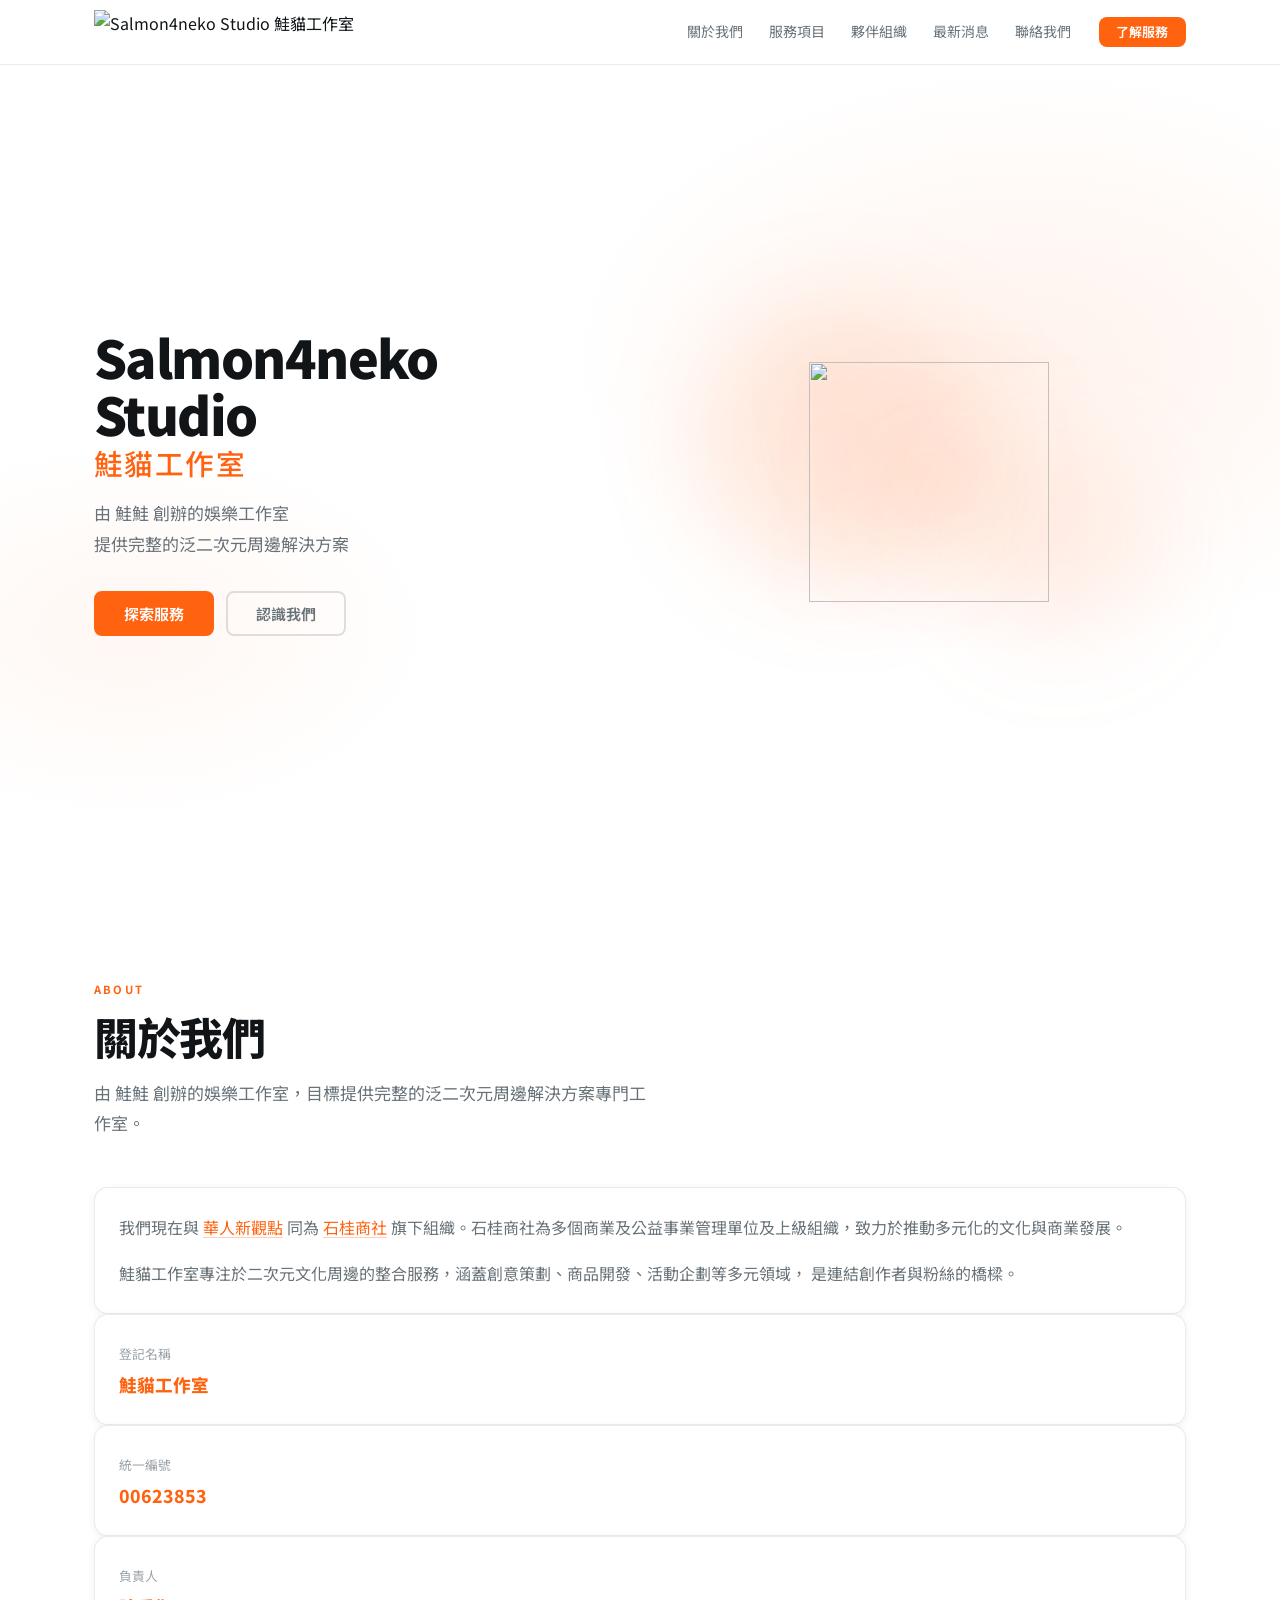
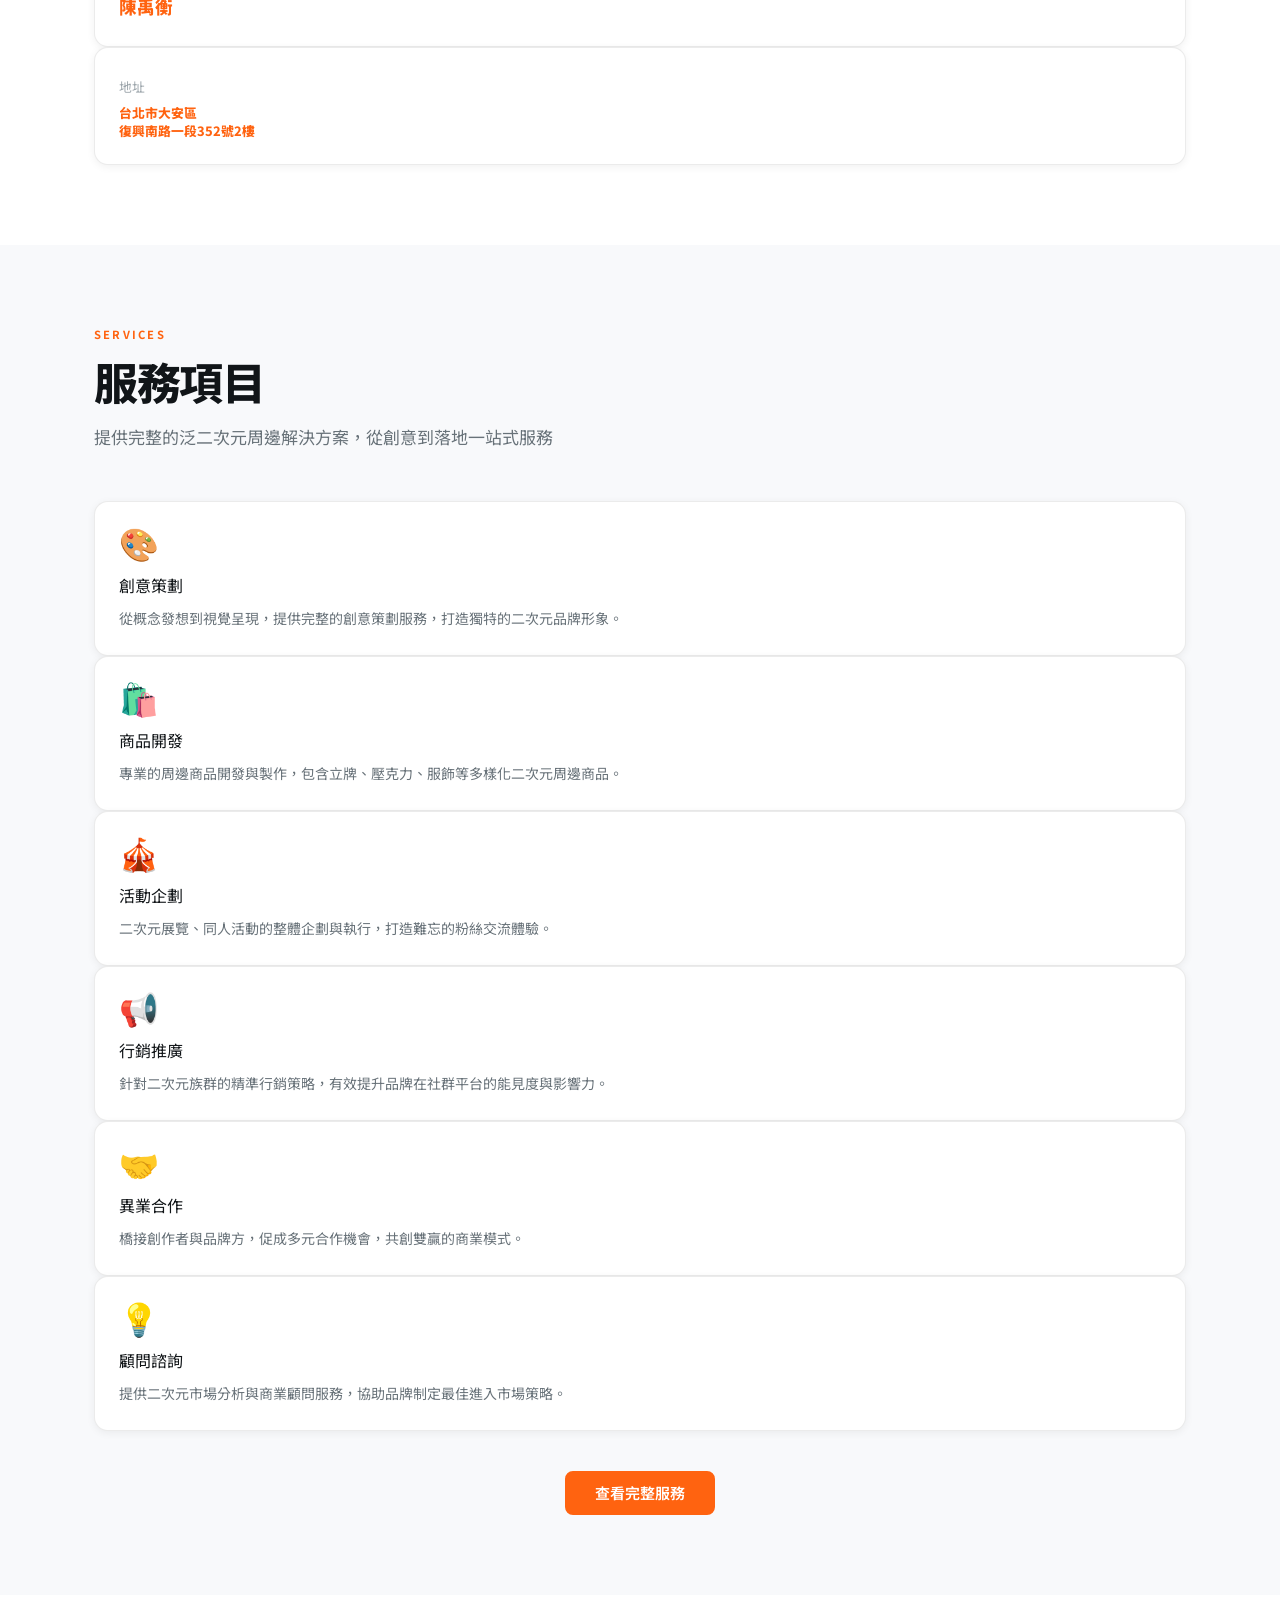
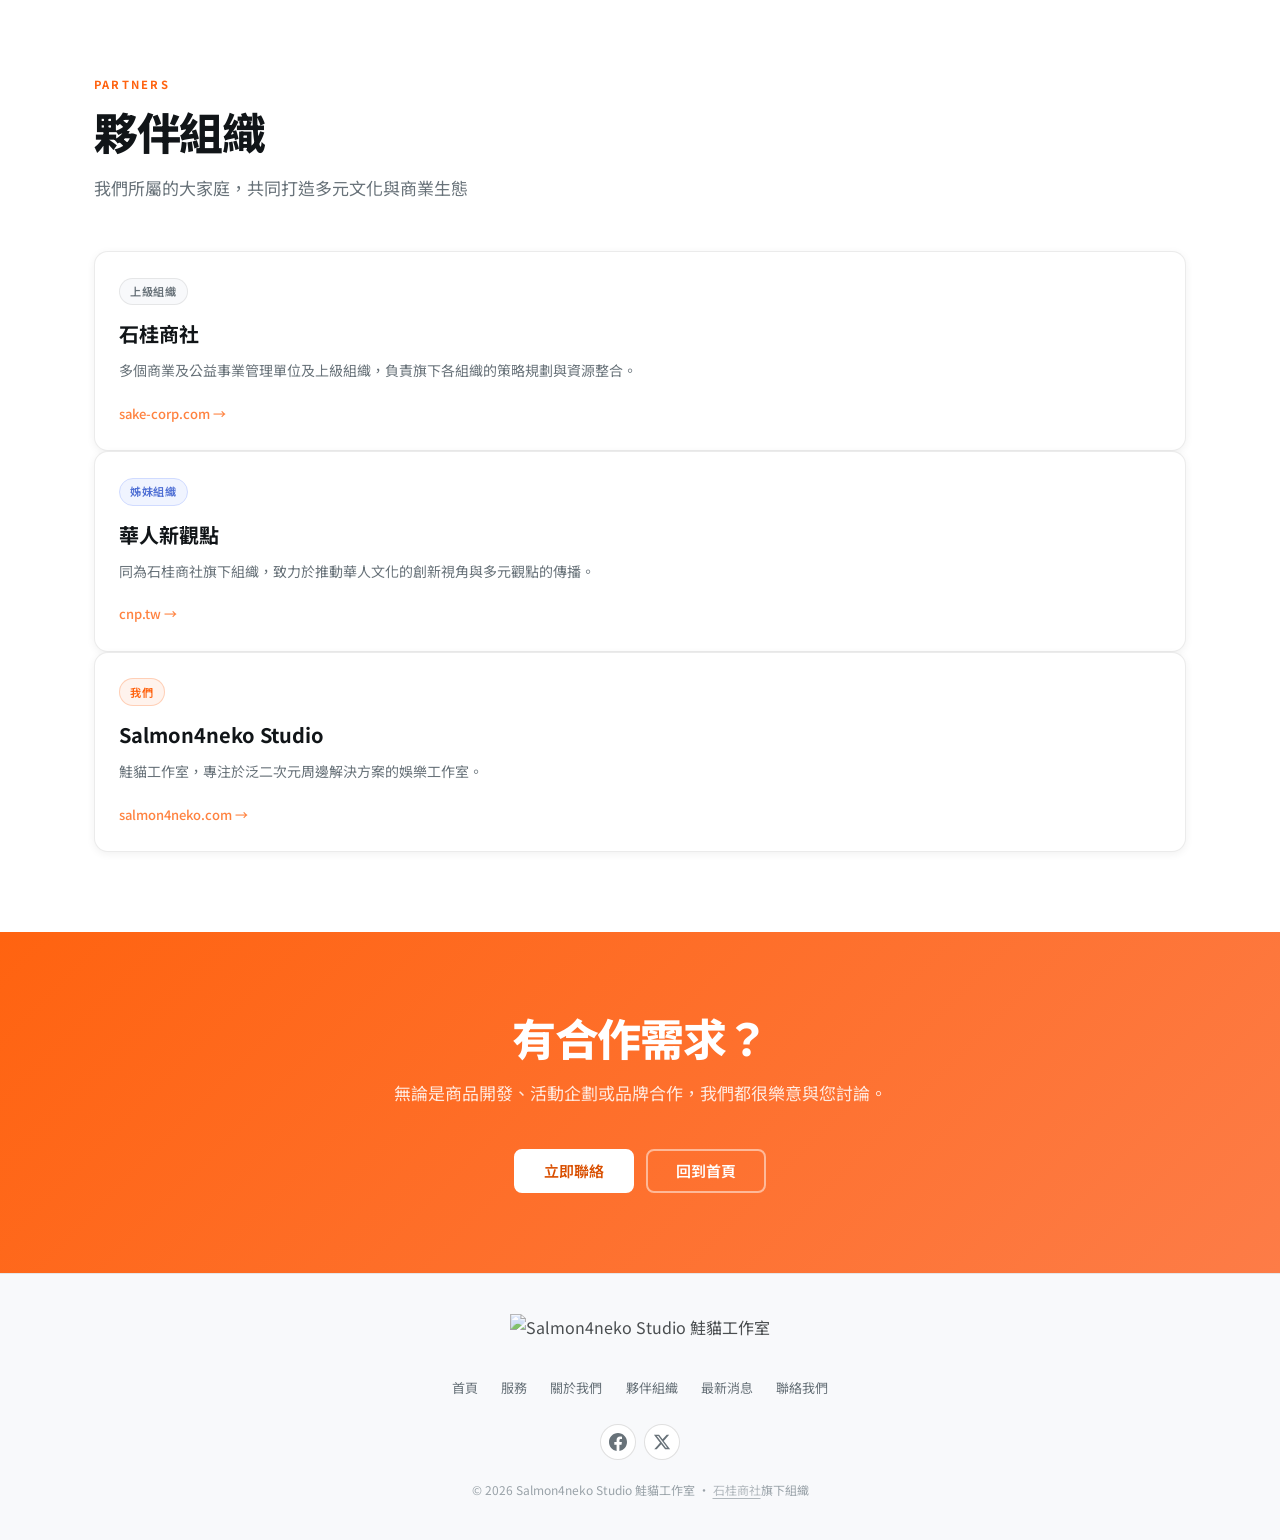
==== commit 47f118b9: "feat: migrate page files to /pages directory and update site navigation" ====
--- a/index.html
+++ b/index.html
@@ -39,10 +39,10 @@
                 <a href="#about" class="s4n-nav-link" id="nav-about">關於我們</a>
                 <a href="#services" class="s4n-nav-link" id="nav-services">服務項目</a>
                 <a href="#partners" class="s4n-nav-link" id="nav-partners">夥伴組織</a>
-                <a href="news.html" class="s4n-nav-link" id="nav-news">最新消息</a>
-                <a href="contact.html" class="s4n-nav-link" id="nav-contact">聯絡我們</a>
+                <a href="pages/news.html" class="s4n-nav-link" id="nav-news">最新消息</a>
+                <a href="pages/contact.html" class="s4n-nav-link" id="nav-contact">聯絡我們</a>
             </nav>
-            <a href="services.html" class="s4n-cta-btn" id="cta-button">了解服務</a>
+            <a href="pages/services.html" class="s4n-cta-btn" id="cta-button">了解服務</a>
             <button class="s4n-menu-toggle" id="menu-toggle" aria-label="開啟選單" aria-expanded="false"
                 aria-controls="mobile-menu">
                 <span></span><span></span><span></span>
@@ -53,9 +53,9 @@
             <a href="#about" class="s4n-mobile-link" id="mobile-nav-about">關於我們</a>
             <a href="#services" class="s4n-mobile-link" id="mobile-nav-services">服務項目</a>
             <a href="#partners" class="s4n-mobile-link" id="mobile-nav-partners">夥伴組織</a>
-            <a href="news.html" class="s4n-mobile-link" id="mobile-nav-news">最新消息</a>
-            <a href="contact.html" class="s4n-mobile-link" id="mobile-nav-contact">聯絡我們</a>
-            <a href="services.html" class="s4n-mobile-cta" id="mobile-cta">了解服務</a>
+            <a href="pages/news.html" class="s4n-mobile-link" id="mobile-nav-news">最新消息</a>
+            <a href="pages/contact.html" class="s4n-mobile-link" id="mobile-nav-contact">聯絡我們</a>
+            <a href="pages/services.html" class="s4n-mobile-cta" id="mobile-cta">了解服務</a>
         </div>
     </header>
 
@@ -233,7 +233,7 @@
                 </div>
             </div>
             <div class="s4n-services-cta" id="services-cta">
-                <a href="services.html" class="s4n-btn s4n-btn-primary" id="services-btn">查看完整服務</a>
+                <a href="pages/services.html" class="s4n-btn s4n-btn-primary" id="services-btn">查看完整服務</a>
             </div>
         </div>
     </section>
@@ -292,7 +292,7 @@
                     無論是商品開發、活動企劃或品牌合作，我們都很樂意與您討論。
                 </p>
                 <div class="s4n-cta-actions">
-                    <a href="contact.html" class="s4n-btn s4n-btn-white" id="services-contact-btn">立即聯絡</a>
+                    <a href="pages/contact.html" class="s4n-btn s4n-btn-white" id="services-contact-btn">立即聯絡</a>
                     <a href="index.html" class="s4n-btn s4n-btn-outline-white" id="back-home-btn">回到首頁</a>
                 </div>
             </div>
@@ -309,12 +309,26 @@
                 </div>
                 <nav class="s4n-footer-nav" id="footer-nav" aria-label="頁尾導覽">
                     <a href="index.html" id="footer-home">首頁</a>
-                    <a href="services.html" id="footer-services">服務</a>
+                    <a href="pages/services.html" id="footer-services">服務</a>
                     <a href="index.html#about" id="footer-about">關於我們</a>
                     <a href="index.html#partners" id="footer-partners">夥伴組織</a>
-                    <a href="news.html" id="footer-news">最新消息</a>
-                    <a href="contact.html" id="footer-contact">聯絡我們</a>
+                    <a href="pages/news.html" id="footer-news">最新消息</a>
+                    <a href="pages/contact.html" id="footer-contact">聯絡我們</a>
                 </nav>
+                <div class="s4n-footer-social" id="footer-social">
+                    <a href="https://www.facebook.com/salmon4neko" target="_blank" rel="noopener"
+                        class="s4n-social-btn" id="footer-facebook" aria-label="Facebook">
+                        <svg width="18" height="18" viewBox="0 0 24 24" fill="currentColor" xmlns="http://www.w3.org/2000/svg" aria-hidden="true">
+                            <path d="M24 12.073C24 5.404 18.627 0 12 0S0 5.404 0 12.073C0 18.1 4.388 23.094 10.125 24v-8.437H7.078v-3.49h3.047V9.41c0-3.025 1.792-4.697 4.533-4.697 1.312 0 2.686.236 2.686.236v2.97h-1.514c-1.491 0-1.956.93-1.956 1.886v2.268h3.328l-.532 3.49h-2.796V24C19.612 23.094 24 18.1 24 12.073z"/>
+                        </svg>
+                    </a>
+                    <a href="https://x.com/salmon4neko" target="_blank" rel="noopener"
+                        class="s4n-social-btn" id="footer-twitter" aria-label="X (Twitter)">
+                        <svg width="18" height="18" viewBox="0 0 24 24" fill="currentColor" xmlns="http://www.w3.org/2000/svg" aria-hidden="true">
+                            <path d="M18.244 2.25h3.308l-7.227 8.26 8.502 11.24H16.17l-5.214-6.817L4.99 21.75H1.68l7.73-8.835L1.254 2.25H8.08l4.713 6.231zm-1.161 17.52h1.833L7.084 4.126H5.117z"/>
+                        </svg>
+                    </a>
+                </div>
                 <div class="s4n-footer-copy" id="footer-copy">
                     © 2026 Salmon4neko Studio 鮭貓工作室 · <a href="https://sake-corp.com/" target="_blank" rel="noopener"
                         style="color:inherit; text-decoration:underline; text-underline-offset:3px; opacity:0.75; transition:opacity 0.2s;"
--- a/style.css
+++ b/style.css
@@ -685,13 +685,32 @@
    頁面 Hero（服務頁）
    ============================================= */
 .s4n-page-hero {
-    padding: 7rem 0 4rem;
+    position: relative;
+    padding: 7rem 0 5rem;
     margin-top: 64px;
-    background: linear-gradient(135deg, var(--s4n-salmon-pale) 0%, var(--s4n-bg) 100%);
-    border-bottom: 1px solid var(--s4n-border);
-}
-
-.s4n-page-hero-inner { text-align: center; }
+    background: linear-gradient(135deg, var(--s4n-salmon) 0%, var(--s4n-salmon-lt) 60%, #ff9f6b 100%);
+    overflow: hidden;
+}
+
+.s4n-page-hero::before {
+    content: '';
+    position: absolute;
+    inset: 0;
+    background:
+        radial-gradient(ellipse 60% 70% at 80% 20%, rgba(255,255,255,0.12) 0%, transparent 65%),
+        radial-gradient(ellipse 40% 50% at 10% 90%, rgba(0,0,0,0.08) 0%, transparent 55%);
+    pointer-events: none;
+}
+
+.s4n-page-hero-inner {
+    position: relative;
+    z-index: 1;
+    text-align: center;
+}
+
+.s4n-page-hero .s4n-section-label {
+    color: rgba(255,255,255,0.75);
+}
 
 .s4n-page-hero-title {
     font-size: clamp(2.25rem, 5vw, 3.5rem);
@@ -701,10 +720,19 @@
     margin-bottom: 1rem;
 }
 
+.s4n-page-hero .s4n-page-hero-title {
+    color: #fff;
+    line-height: 1.1;
+}
+
 .s4n-page-hero-desc {
     font-size: 1.0625rem;
     color: var(--s4n-text-2);
     line-height: 1.8;
+}
+
+.s4n-page-hero .s4n-page-hero-desc {
+    color: rgba(255,255,255,0.85);
 }
 
 /* =============================================
@@ -841,6 +869,33 @@
 .s4n-footer-copy {
     font-size: 0.75rem;
     color: var(--s4n-text-light);
+}
+
+.s4n-footer-social {
+    display: flex;
+    align-items: center;
+    gap: 0.5rem;
+}
+
+.s4n-social-btn {
+    display: inline-flex;
+    align-items: center;
+    justify-content: center;
+    width: 36px;
+    height: 36px;
+    border-radius: 50%;
+    background: var(--s4n-bg);
+    border: 1px solid var(--s4n-border-md);
+    color: var(--s4n-text-2);
+    transition: background var(--s4n-transition), color var(--s4n-transition),
+        border-color var(--s4n-transition), transform var(--s4n-transition);
+}
+
+.s4n-social-btn:hover {
+    background: var(--s4n-salmon);
+    color: #fff;
+    border-color: var(--s4n-salmon);
+    transform: translateY(-2px);
 }
 
 /* =============================================
